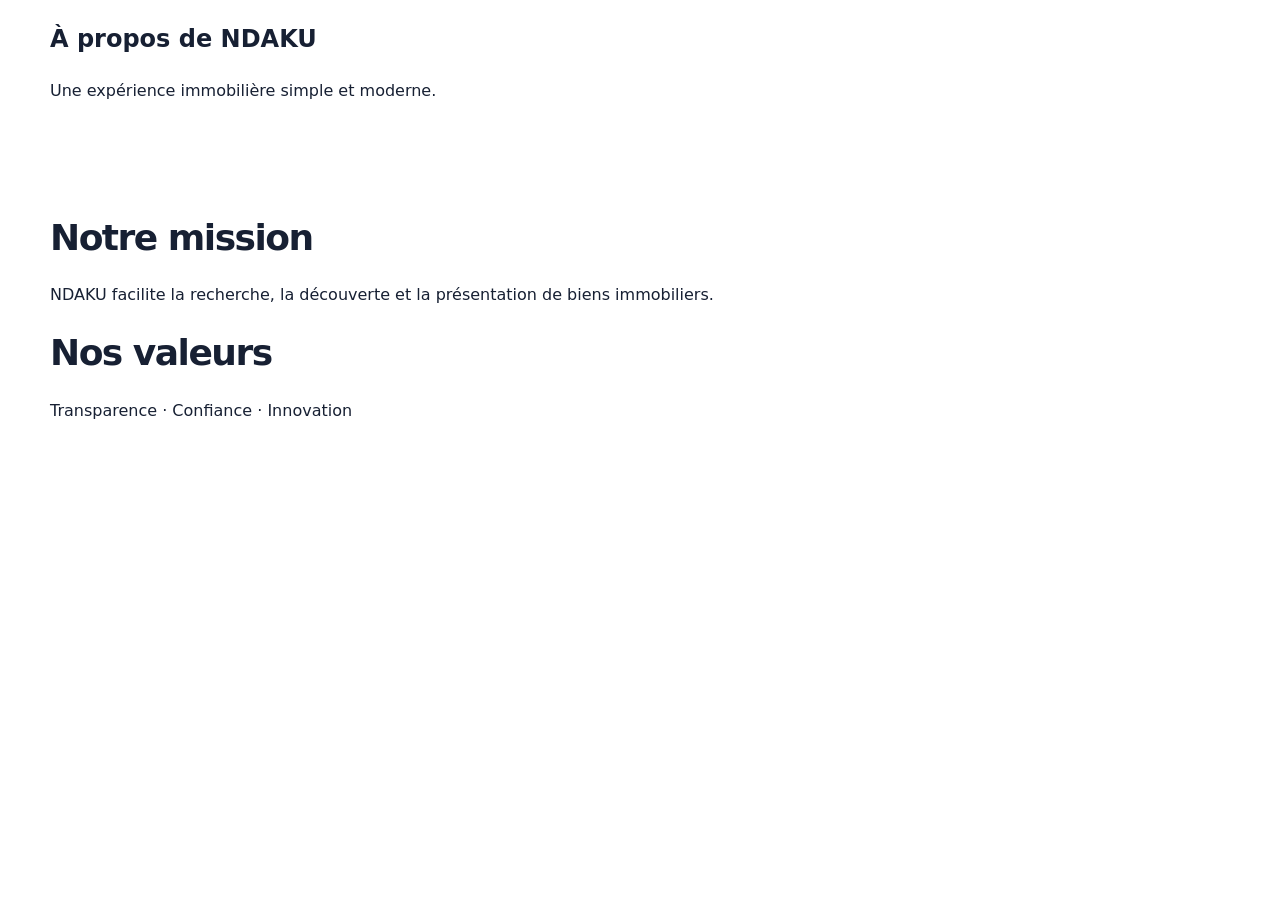
==== a-propos.html @ 2dd6b2f3 "Add files via upload" ====
<!doctype html><html lang="fr"><head><meta charset="utf-8"><meta name="viewport" content="width=device-width,initial-scale=1"><meta name="description" content="NDAKU immobilier"><title>À propos — NDAKU</title><link rel="stylesheet" href="css/style.css"></head><body><div id="header"></div><main><section class="page"><div class="container"><h1>À propos de NDAKU</h1><p>Une expérience immobilière simple et moderne.</p></div></section><section class="section"><div class="container two"><div><h2>Notre mission</h2><p>NDAKU facilite la recherche, la découverte et la présentation de biens immobiliers.</p></div><div class="card"><h2>Nos valeurs</h2><p>Transparence · Confiance · Innovation</p></div></div></section></main><div id="footer"></div><script src="js/data.js"></script><script src="js/app.js"></script></body></html>
---- css/style.css ----
*{box-sizing:border-box}html{scroll-behavior:smooth}body{margin:0;font-family:Inter,system-ui,-apple-system,Segoe UI,sans-serif;color:#172033;background:#fff;line-height:1.6}a{text-decoration:none;color:inherit}button,input,select,textarea{font:inherit}button{cursor:pointer}:root{--navy:#10233f;--blue:#1f5eff;--gold:#d6a94a;--muted:#697386;--light:#f5f7fa;--border:#e5e9f0;--radius:18px}.container{width:min(1180px,calc(100% - 40px));margin:auto}.narrow{max-width:900px}.hidden{display:none!important}.header{height:76px;border-bottom:1px solid #e8edf4;background:#fff;display:flex;align-items:center;position:sticky;top:0;z-index:50}.nav{display:flex;align-items:center;justify-content:space-between;gap:25px}.logo{font-size:25px;font-weight:900;letter-spacing:-1px;color:var(--navy)}.logo span{color:var(--gold)}.nav-links{display:flex;gap:23px;align-items:center}.nav-links a{font-weight:650;font-size:14px;color:#344054}.nav-links a:hover{color:var(--blue)}.nav-actions{display:flex;gap:10px}.menu-btn{display:none;background:none;border:0;font-size:26px}.btn{border:0;border-radius:11px;padding:12px 18px;font-weight:750;display:inline-flex;justify-content:center;align-items:center;gap:8px}.btn-primary{background:var(--navy);color:#fff}.btn-primary:hover{background:#1b365c}.btn-outline{background:#fff;border:1px solid var(--border);color:var(--navy)}.btn-small{padding:8px 12px;font-size:13px}.btn-large{padding:15px 22px;width:100%}.hero{min-height:650px;background:linear-gradient(90deg,rgba(8,22,43,.94),rgba(8,22,43,.55)),url('../images/hero.svg') center/cover;display:flex;align-items:center;color:#fff}.hero-content{padding:80px 0}.eyebrow{font-size:12px;font-weight:850;letter-spacing:2px;color:#fff;display:block;margin-bottom:13px}.eyebrow.dark{color:var(--gold)}.hero h1{font-size:clamp(50px,8vw,90px);line-height:.93;letter-spacing:-4px;margin:0 0 22px}.hero h1 span{color:#e6bf67}.hero p{font-size:18px;max-width:600px;color:#dbe3ef}.search-box{background:#fff;color:#172033;border-radius:18px;padding:10px;max-width:980px;margin-top:35px;box-shadow:0 20px 60px #0003}.search-tabs{display:flex;gap:4px;border-bottom:1px solid var(--border);padding:0 5px}.tab{border:0;background:none;padding:14px 20px;font-weight:750;color:var(--muted);border-bottom:2px solid transparent}.tab.active{color:var(--navy);border-bottom-color:var(--gold)}.search-grid{display:grid;grid-template-columns:1fr 1.4fr 1fr auto;gap:10px;padding:15px 5px 5px}.search-grid label,.filter-row label,.form-card label{display:flex;flex-direction:column;gap:7px;font-size:12px;font-weight:750;color:#536071}.search-grid input,.search-grid select,.filter-row input,.filter-row select,.form-card input,.form-card select,.form-card textarea{border:1px solid var(--border);border-radius:10px;padding:12px 13px;background:#fff;color:#172033;outline:none}.section{padding:85px 0}.section-muted{background:var(--light)}.section-head{display:flex;justify-content:space-between;align-items:end;margin-bottom:30px}.section h2{font-size:36px;letter-spacing:-1.5px;margin:4px 0}.text-link{font-weight:750;color:var(--blue);font-size:14px}.category-grid{display:grid;grid-template-columns:repeat(5,1fr);gap:14px}.category-card{border:1px solid var(--border);border-radius:var(--radius);padding:24px;background:#fff;transition:.2s}.category-card:hover{transform:translateY(-4px);box-shadow:0 12px 30px #10233f14}.category-icon{font-size:30px;color:var(--gold);margin-bottom:18px}.category-card h3{margin:0 0 5px}.category-card p{margin:0;color:var(--muted);font-size:13px}.property-grid{display:grid;grid-template-columns:repeat(3,1fr);gap:22px}.property-card{background:#fff;border:1px solid var(--border);border-radius:18px;overflow:hidden;position:relative}.property-image{height:235px;background:#dfe6ef center/cover;position:relative}.property-badge{position:absolute;top:14px;left:14px;background:#fff;padding:7px 10px;border-radius:8px;font-size:11px;font-weight:850}.favorite-btn{position:absolute;top:12px;right:12px;width:38px;height:38px;border:0;border-radius:50%;background:#fff;font-size:20px}.favorite-btn.active{color:#d33}.property-body{padding:18px}.property-title{font-size:18px;font-weight:800;margin:0 0 5px}.property-location{font-size:13px;color:var(--muted);margin:0 0 12px}.property-price{font-size:21px;font-weight:900;color:var(--navy)}.property-meta{display:flex;gap:13px;color:var(--muted);font-size:12px;border-top:1px solid var(--border);padding-top:12px;margin-top:13px}.split-banner{background:var(--navy);color:#fff;border-radius:25px;padding:55px;display:grid;grid-template-columns:2fr 1fr;align-items:center}.split-banner h2{font-size:42px}.split-banner p{color:#c9d4e4;max-width:600px}.banner-stat{border-left:1px solid #ffffff33;padding-left:45px;display:flex;flex-direction:column}.banner-stat strong{font-size:64px;color:#e6bf67;line-height:1}.page-hero{background:var(--light);padding:75px 0}.page-hero h1{font-size:52px;line-height:1.05;letter-spacing:-2px;margin:0 0 12px}.page-hero p{color:var(--muted);margin:0}.filter-panel{background:#fff;border:1px solid var(--border);border-radius:16px;padding:18px;margin-bottom:25px}.filter-row{display:grid;grid-template-columns:1fr 1.4fr 1fr 1fr 1fr;gap:12px}.results-bar{display:flex;justify-content:space-between;align-items:center;margin-bottom:20px}.empty-state{text-align:center;padding:70px 20px;border:1px dashed var(--border);border-radius:18px}.empty-state>div{font-size:40px;color:var(--gold)}.detail-gallery{display:grid;grid-template-columns:2fr 1fr;gap:10px;height:500px}.detail-gallery img{width:100%;height:100%;object-fit:cover;border-radius:16px}.detail-main{display:grid;grid-template-columns:1.5fr .7fr;gap:45px;margin-top:35px}.detail-main h1{font-size:45px;line-height:1.05;margin:0}.detail-price{font-size:30px;font-weight:900;color:var(--navy);margin:15px 0}.detail-card,.contact-card,.info-card,.panel,.stat-card{border:1px solid var(--border);border-radius:18px;padding:25px;background:#fff}.spec-grid{display:grid;grid-template-columns:repeat(4,1fr);gap:10px;margin:25px 0}.spec{background:var(--light);border-radius:12px;padding:15px}.spec b{display:block;font-size:17px}.spec span{font-size:12px;color:var(--muted)}.detail-actions{display:flex;gap:10px}.form-card{background:#fff;border:1px solid var(--border);border-radius:20px;padding:35px}.form-section{padding-bottom:30px;margin-bottom:30px;border-bottom:1px solid var(--border)}.form-section h2{font-size:23px;margin-top:0}.form-grid{display:grid;grid-template-columns:1fr 1fr;gap:18px}.upload-box{border:2px dashed var(--border);padding:25px;border-radius:14px;margin-top:18px}.upload-box input{border:0;padding:10px 0}.upload-box small,.form-note{display:block;color:var(--muted);font-size:12px;margin-top:8px}.auth-page{min-height:calc(100vh - 76px);display:grid;place-items:center;background:var(--light);padding:30px}.auth-card{width:min(440px,100%);background:#fff;border:1px solid var(--border);border-radius:22px;padding:38px}.auth-card h1{font-size:35px;margin:20px 0 5px}.auth-card>p{color:var(--muted)}.auth-card label{display:flex;flex-direction:column;gap:7px;font-size:13px;font-weight:700;margin:17px 0}.auth-card input{padding:13px;border:1px solid var(--border);border-radius:10px}.two-col{display:grid;grid-template-columns:1fr 1fr;gap:60px;align-items:start}.two-col h2{font-size:43px}.values-grid,.blog-grid{display:grid;grid-template-columns:repeat(3,1fr);gap:18px}.values-grid>div,.blog-card{background:#fff;border:1px solid var(--border);border-radius:18px;padding:25px}.big-number{font-size:60px;color:var(--gold);font-weight:900}.blog-card{padding:0 0 25px;overflow:hidden}.blog-card>*:not(.blog-image){margin-left:22px;margin-right:22px}.blog-card>span{font-size:11px;font-weight:900;color:var(--gold);display:block;margin-top:20px}.blog-card h2{font-size:22px;line-height:1.2}.blog-card p{color:var(--muted)}.blog-image{height:180px;background:var(--navy);display:grid;place-items:center;font-size:55px}.contact-card{margin-bottom:15px}.dashboard-head{display:flex;justify-content:space-between;align-items:center;margin-bottom:30px}.stats-grid{display:grid;grid-template-columns:repeat(3,1fr);gap:16px;margin-bottom:25px}.stat-card span{color:var(--muted);font-size:13px}.stat-card strong{font-size:35px;display:block}.dashboard-layout{display:grid;grid-template-columns:230px 1fr;gap:20px}.side-menu{border:1px solid var(--border);border-radius:18px;padding:10px;height:max-content}.side-menu a,.side-menu button{display:block;width:100%;text-align:left;border:0;background:none;padding:12px;border-radius:9px;color:#475467}.side-menu a.active,.side-menu a:hover{background:var(--light);color:var(--navy);font-weight:800}.side-menu button{margin-top:8px;color:#b42318}.dashboard-item{display:flex;justify-content:space-between;align-items:center;padding:15px 0;border-bottom:1px solid var(--border)}.footer{background:#0b1a2d;color:#c6d0df;padding:55px 0 25px}.footer-grid{display:grid;grid-template-columns:2fr 1fr 1fr 1fr;gap:30px}.footer h3{color:#fff}.footer a{display:block;margin:8px 0;font-size:14px}.footer-bottom{border-top:1px solid #ffffff1f;margin-top:35px;padding-top:20px;font-size:12px}.whatsapp-float{position:fixed;right:22px;bottom:22px;width:54px;height:54px;border-radius:50%;background:#1fbf63;color:#fff;display:grid;place-items:center;font-weight:900;z-index:60;box-shadow:0 10px 30px #0003}.toast{position:fixed;right:20px;top:90px;background:var(--navy);color:#fff;padding:13px 18px;border-radius:10px;z-index:100;box-shadow:0 10px 30px #0003}
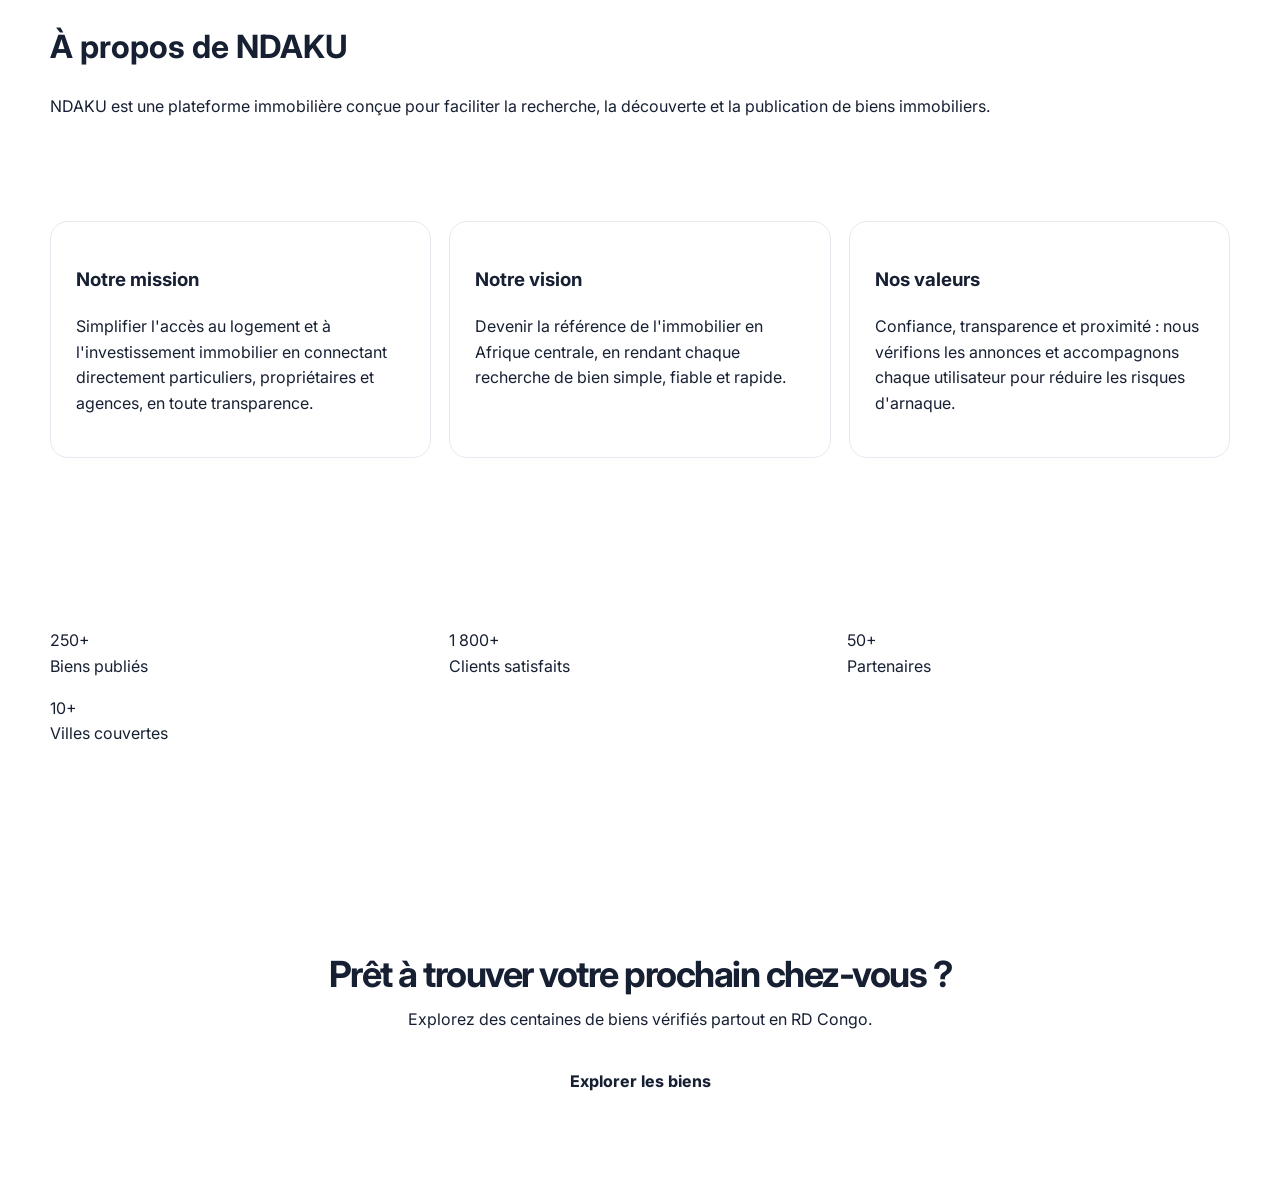
==== commit bdc4305b: "Add files via upload" ====
--- a/a-propos.html
+++ b/a-propos.html
@@ -1 +1,71 @@
-<!doctype html><html lang="fr"><head><meta charset="utf-8"><meta name="viewport" content="width=device-width,initial-scale=1"><meta name="description" content="NDAKU immobilier"><title>À propos — NDAKU</title><link rel="stylesheet" href="css/style.css"></head><body><div id="header"></div><main><section class="page"><div class="container"><h1>À propos de NDAKU</h1><p>Une expérience immobilière simple et moderne.</p></div></section><section class="section"><div class="container two"><div><h2>Notre mission</h2><p>NDAKU facilite la recherche, la découverte et la présentation de biens immobiliers.</p></div><div class="card"><h2>Nos valeurs</h2><p>Transparence · Confiance · Innovation</p></div></div></section></main><div id="footer"></div><script src="js/data.js"></script><script src="js/app.js"></script></body></html>+<!DOCTYPE html>
+<html lang="fr">
+<head>
+<meta charset="UTF-8">
+<meta name="viewport" content="width=device-width, initial-scale=1.0">
+<title>À propos — NDAKU Immobilier</title>
+<meta name="description" content="Découvrez NDAKU, la plateforme immobilière conçue pour faciliter la recherche, la découverte et la publication de biens immobiliers.">
+<link rel="preconnect" href="https://fonts.googleapis.com">
+<link href="https://fonts.googleapis.com/css2?family=Fraunces:wght@500;600;700&family=Inter:wght@400;500;600;700&display=swap" rel="stylesheet">
+<link rel="stylesheet" href="css/style.css">
+<link rel="stylesheet" href="css/responsive.css">
+</head>
+<body>
+
+<header id="site-header"></header>
+
+<main>
+  <div class="page-header">
+    <div class="container">
+      <h1>À propos de NDAKU</h1>
+      <p>NDAKU est une plateforme immobilière conçue pour faciliter la recherche, la découverte et la publication de biens immobiliers.</p>
+    </div>
+  </div>
+
+  <section class="section">
+    <div class="container values-grid">
+      <div class="value-card">
+        <h3>Notre mission</h3>
+        <p>Simplifier l'accès au logement et à l'investissement immobilier en connectant directement particuliers, propriétaires et agences, en toute transparence.</p>
+      </div>
+      <div class="value-card">
+        <h3>Notre vision</h3>
+        <p>Devenir la référence de l'immobilier en Afrique centrale, en rendant chaque recherche de bien simple, fiable et rapide.</p>
+      </div>
+      <div class="value-card">
+        <h3>Nos valeurs</h3>
+        <p>Confiance, transparence et proximité : nous vérifions les annonces et accompagnons chaque utilisateur pour réduire les risques d'arnaque.</p>
+      </div>
+    </div>
+  </section>
+
+  <section class="section section--navy">
+    <div class="container">
+      <div class="stats-grid">
+        <div class="stat-block"><div class="stat-block__number">250+</div><div class="stat-block__label">Biens publiés</div></div>
+        <div class="stat-block"><div class="stat-block__number">1 800+</div><div class="stat-block__label">Clients satisfaits</div></div>
+        <div class="stat-block"><div class="stat-block__number">50+</div><div class="stat-block__label">Partenaires</div></div>
+        <div class="stat-block"><div class="stat-block__number">10+</div><div class="stat-block__label">Villes couvertes</div></div>
+      </div>
+    </div>
+  </section>
+
+  <section class="section" style="text-align:center;">
+    <div class="container">
+      <h2>Prêt à trouver votre prochain chez-vous ?</h2>
+      <p style="color:var(--text-soft); max-width:480px; margin:0 auto 24px;">Explorez des centaines de biens vérifiés partout en RD Congo.</p>
+      <a href="acheter.html" class="btn btn--gold">Explorer les biens</a>
+    </div>
+  </section>
+</main>
+
+<footer id="site-footer"></footer>
+
+<script src="js/data.js"></script>
+<script src="js/auth.js"></script>
+<script src="js/properties.js"></script>
+<script src="js/favorites.js"></script>
+<script src="js/search.js"></script>
+<script src="js/app.js"></script>
+</body>
+</html>
--- a/css/responsive.css
+++ b/css/responsive.css
@@ -0,0 +1 @@
+@media(max-width:1024px){.nav-links{gap:13px}.category-grid{grid-template-columns:repeat(3,1fr)}.property-grid{grid-template-columns:repeat(2,1fr)}.search-grid{grid-template-columns:1fr 1fr}.filter-row{grid-template-columns:1fr 1fr}.filter-row label:last-child{grid-column:span 2}.detail-main{grid-template-columns:1fr}.footer-grid{grid-template-columns:2fr 1fr 1fr}.split-banner{padding:40px}.two-col{gap:30px}}@media(max-width:768px){.container{width:min(100% - 28px,600px)}.header{height:68px}.nav-links,.nav-actions .desktop{display:none}.menu-btn{display:block}.nav{position:relative}.nav-links{position:absolute;left:0;right:0;top:58px;background:#fff;border:1px solid var(--border);border-radius:12px;padding:12px;flex-direction:column;align-items:stretch;box-shadow:0 15px 30px #0002}.nav-links.open{display:flex}.nav-links a{padding:10px}.hero{min-height:720px}.hero-content{padding:50px 0}.hero h1{font-size:58px}.search-grid{grid-template-columns:1fr}.category-grid,.property-grid,.blog-grid,.values-grid{grid-template-columns:1fr}.section{padding:60px 0}.section-head{align-items:start;gap:12px;flex-direction:column}.section h2{font-size:30px}.split-banner{grid-template-columns:1fr;padding:32px}.split-banner h2{font-size:32px}.banner-stat{border-left:0;border-top:1px solid #ffffff33;padding:25px 0 0;margin-top:25px}.page-hero{padding:50px 0}.page-hero h1{font-size:40px}.filter-row{grid-template-columns:1fr}.filter-row label:last-child{grid-column:auto}.detail-gallery{height:330px;grid-template-columns:1fr}.detail-gallery img:nth-child(n+2){display:none}.detail-main h1{font-size:34px}.spec-grid{grid-template-columns:1fr 1fr}.form-grid,.two-col{grid-template-columns:1fr}.footer-grid{grid-template-columns:1fr 1fr}.dashboard-layout{grid-template-columns:1fr}.dashboard-head{align-items:start;gap:15px;flex-direction:column}.stats-grid{grid-template-columns:1fr 1fr}}@media(max-width:430px){.container{width:calc(100% - 22px)}.hero h1{font-size:50px;letter-spacing:-2px}.search-tabs{overflow:auto}.tab{padding:12px 13px;white-space:nowrap}.property-image{height:210px}.footer-grid{grid-template-columns:1fr}.auth-card,.form-card{padding:25px}.detail-actions{flex-direction:column}}
